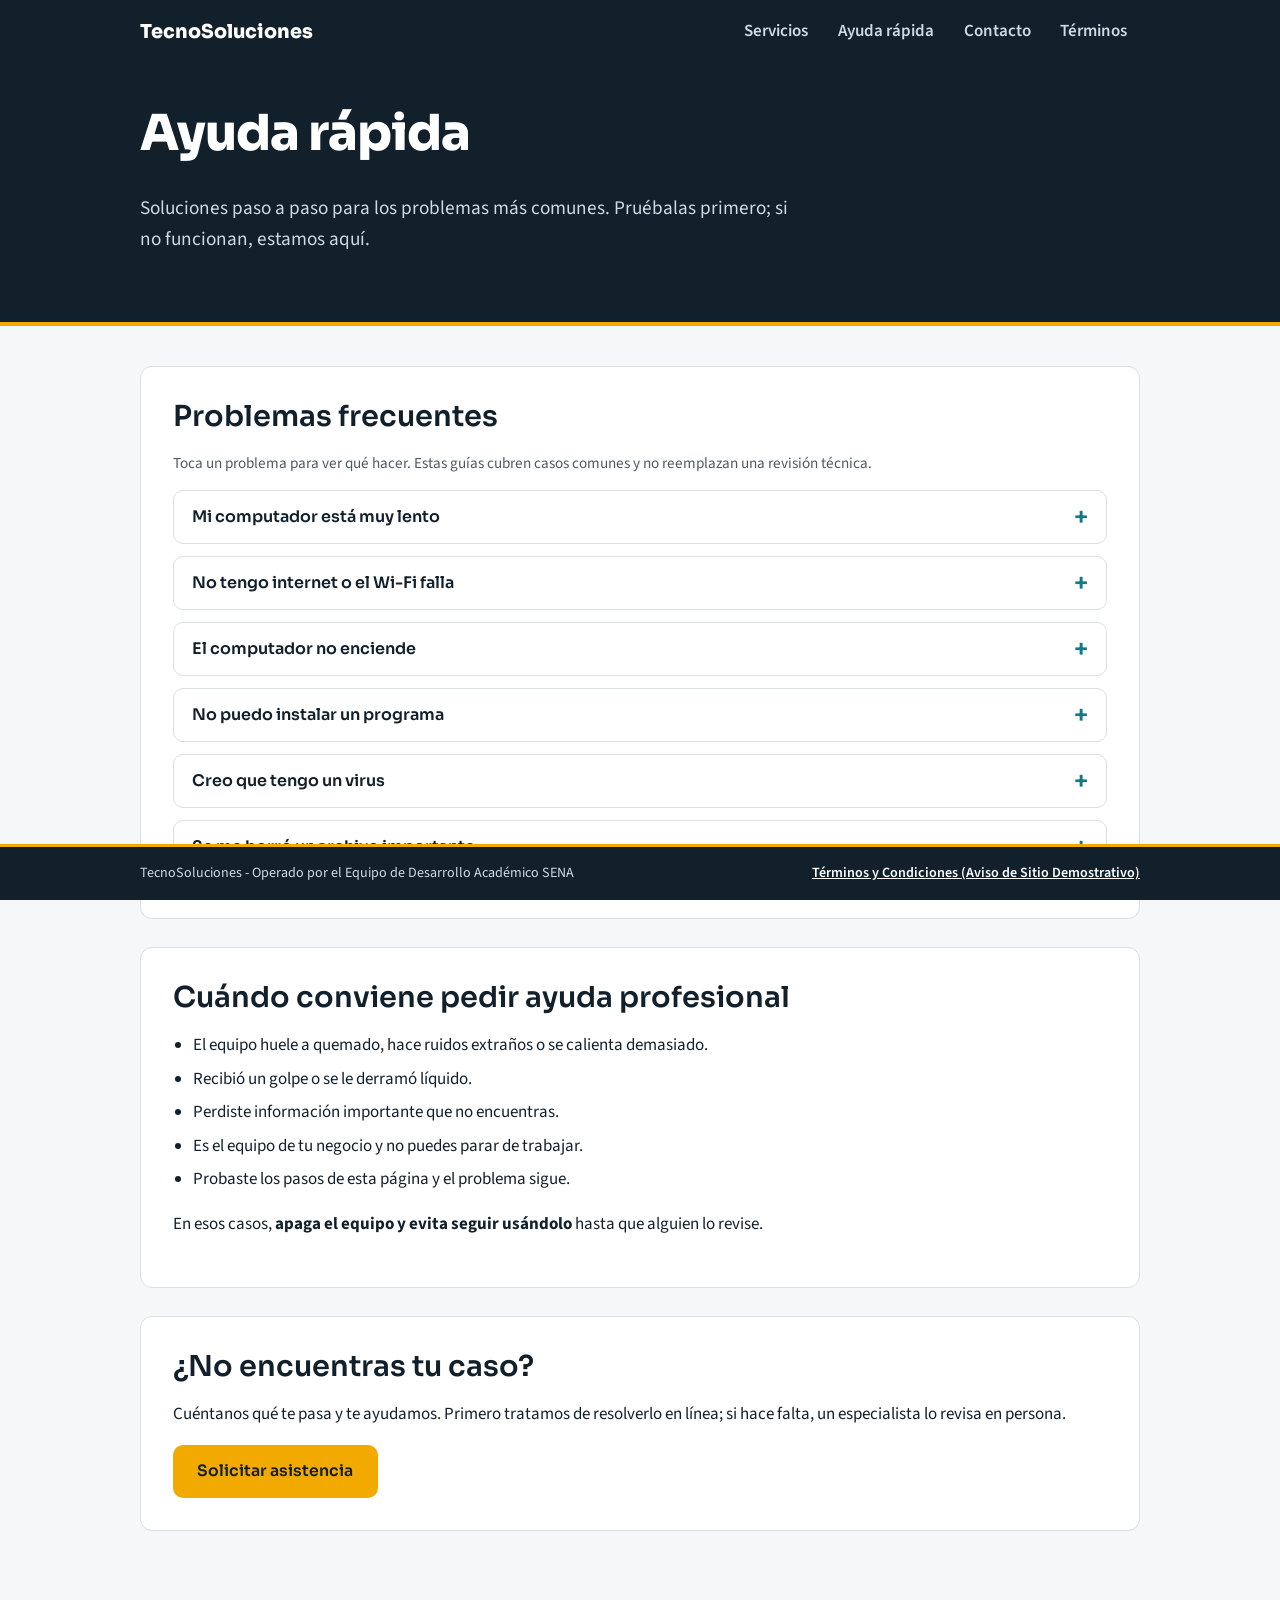
==== ayuda.html @ 777ace27 "commit" ====
<!DOCTYPE html>
<html lang="es">
<head>
    <meta charset="UTF-8">
    <meta name="viewport" content="width=device-width, initial-scale=1.0">
    <title>Ayuda Rápida - TecnoSoluciones</title>
    <link rel="preconnect" href="https://fonts.googleapis.com">
    <link rel="preconnect" href="https://fonts.gstatic.com" crossorigin>
    <link href="https://fonts.googleapis.com/css2?family=Sora:wght@600;800&family=Source+Sans+3:wght@400;600&display=swap" rel="stylesheet">
    <link rel="stylesheet" href="styles.css">
</head>
<body>

    <header>
        <div class="container header-inner">
            <a href="index.html" class="brand">TecnoSoluciones</a>
            <button class="nav-toggle" type="button" aria-label="Abrir menú" aria-expanded="false" aria-controls="menu">
                <span></span><span></span><span></span>
            </button>
            <nav id="menu">
                <a href="index.html#servicios">Servicios</a>
                <a href="ayuda.html">Ayuda rápida</a>
                <a href="index.html#contacto">Contacto</a>
                <a href="tyc.html">Términos</a>
            </nav>
        </div>
    </header>

    <section class="hero hero-small">
        <div class="container">
            <h1>Ayuda rápida</h1>
            <p>Soluciones paso a paso para los problemas más comunes. Pruébalas primero; si no funcionan, estamos aquí.</p>
        </div>
    </section>

    <main class="container">
        <section>
            <h2>Problemas frecuentes</h2>
            <p class="note">Toca un problema para ver qué hacer. Estas guías cubren casos comunes y no reemplazan una revisión técnica.</p>

            <details>
                <summary>Mi computador está muy lento</summary>
                <div class="answer">
                    <ol>
                        <li>Reinícialo, cerrando antes lo que tengas abierto.</li>
                        <li>Abre el Administrador de tareas (Ctrl + Shift + Esc) y mira qué programa consume más memoria o disco. Cierra los que no necesites.</li>
                        <li>Revisa el espacio libre del disco. Si está casi lleno, borra archivos que no uses o pásalos a una memoria externa.</li>
                        <li>Desinstala programas que ya no uses y instala las actualizaciones pendientes.</li>
                    </ol>
                    <p class="next">Si sigue lento, puede necesitar un <strong>mantenimiento preventivo</strong>.</p>
                </div>
            </details>

            <details>
                <summary>No tengo internet o el Wi-Fi falla</summary>
                <div class="answer">
                    <ol>
                        <li>Mira si otros dispositivos (celular, otro computador) se conectan. Si ninguno lo hace, el problema es del router o del proveedor.</li>
                        <li>Apaga el router, espera 30 segundos y vuelve a encenderlo.</li>
                        <li>Revisa que los cables estén bien conectados.</li>
                        <li>En tu equipo, desconéctate de la red Wi-Fi y vuelve a conectarte. También puedes activar y desactivar el modo avión.</li>
                        <li>Acércate al router para descartar que sea un problema de señal.</li>
                    </ol>
                    <p class="next">Si persiste, pide una <strong>configuración de redes</strong>.</p>
                </div>
            </details>

            <details>
                <summary>El computador no enciende</summary>
                <div class="answer">
                    <ol>
                        <li>Verifica que el cable de corriente esté bien conectado y que el tomacorriente funcione (prueba con otro aparato).</li>
                        <li>Si es un portátil, conecta el cargador y espera unos minutos antes de encenderlo.</li>
                        <li>Desconecta memorias USB y otros dispositivos externos e inténtalo de nuevo.</li>
                        <li>Si se prenden luces o suenan ventiladores pero no hay imagen, revisa el cable del monitor.</li>
                    </ol>
                    <p class="next">Si sigue sin encender, <strong>no lo abras</strong>: puede ser una falla física y conviene una visita de un especialista.</p>
                </div>
            </details>

            <details>
                <summary>No puedo instalar un programa</summary>
                <div class="answer">
                    <ol>
                        <li>Descarga el programa solo desde el sitio oficial del fabricante.</li>
                        <li>Comprueba que sea compatible con tu versión de Windows y que tengas espacio libre.</li>
                        <li>Reinicia el equipo y vuelve a ejecutar el instalador con clic derecho, "Ejecutar como administrador".</li>
                        <li>Instala las actualizaciones pendientes de Windows e inténtalo otra vez.</li>
                    </ol>
                    <p class="next">Si no se resuelve, pide el servicio de <strong>instalación de software</strong>.</p>
                </div>
            </details>

            <details>
                <summary>Creo que tengo un virus</summary>
                <div class="answer">
                    <p>Algunas señales: ventanas emergentes constantes, lentitud repentina, programas que no instalaste o un navegador que cambió su página de inicio.</p>
                    <ol>
                        <li>Ejecuta un análisis completo con Seguridad de Windows o con tu antivirus.</li>
                        <li>No escribas contraseñas ni datos bancarios en ese equipo mientras tanto.</li>
                        <li>Si ingresaste datos en algo sospechoso, cambia tus contraseñas desde otro dispositivo.</li>
                        <li>Desinstala los programas que no recuerdas haber instalado.</li>
                        <li>No llames a números ni pagues nada que aparezca en ventanas emergentes.</li>
                    </ol>
                    <p class="next">Si el problema continúa, solicita asistencia para una revisión.</p>
                </div>
            </details>

            <details>
                <summary>Se me borró un archivo importante</summary>
                <div class="answer">
                    <ol>
                        <li>Revisa la Papelera de reciclaje.</li>
                        <li>Busca el nombre del archivo en el buscador del Explorador de archivos.</li>
                        <li>Si usabas OneDrive, Google Drive u otro servicio en la nube, mira su papelera.</li>
                        <li>Evita guardar archivos nuevos en ese disco mientras intentas recuperarlo.</li>
                    </ol>
                    <p class="next">Para el futuro, una <strong>copia de seguridad</strong> evita este susto.</p>
                </div>
            </details>
        </section>

        <section>
            <h2>Cuándo conviene pedir ayuda profesional</h2>
            <ul>
                <li>El equipo huele a quemado, hace ruidos extraños o se calienta demasiado.</li>
                <li>Recibió un golpe o se le derramó líquido.</li>
                <li>Perdiste información importante que no encuentras.</li>
                <li>Es el equipo de tu negocio y no puedes parar de trabajar.</li>
                <li>Probaste los pasos de esta página y el problema sigue.</li>
            </ul>
            <p>En esos casos, <strong>apaga el equipo y evita seguir usándolo</strong> hasta que alguien lo revise.</p>
        </section>

        <section>
            <h2>¿No encuentras tu caso?</h2>
            <p>Cuéntanos qué te pasa y te ayudamos. Primero tratamos de resolverlo en línea; si hace falta, un especialista lo revisa en persona.</p>
            <a href="index.html#contacto" class="btn">Solicitar asistencia</a>
        </section>
    </main>

    <footer>
        <div class="container footer-inner">
            <span class="f-full">TecnoSoluciones - Operado por el Equipo de Desarrollo Académico SENA</span>
            <span class="f-short">TecnoSoluciones · Proyecto SENA</span>
            <a href="tyc.html">Términos y Condiciones<span class="f-full"> (Aviso de Sitio Demostrativo)</span></a>
        </div>
    </footer>

    <script src="script.js"></script>
</body>
</html>
---- styles.css ----
/* ---------- Variables ---------- */
:root {
    --ink: #12202b;
    --ink-soft: #4a5a66;
    --paper: #f5f7f8;
    --white: #ffffff;
    --teal: #0e7c86;
    --teal-dark: #0a5f67;
    --amber: #f2a900;
    --line: #d8e0e5;

    --font-head: "Sora", "Segoe UI", system-ui, sans-serif;
    --font-body: "Source Sans 3", "Segoe UI", system-ui, sans-serif;

    --header-h: 64px;
    --footer-h: 56px;
}

/* ---------- Base ---------- */
*, *::before, *::after { box-sizing: border-box; }

html {
    scroll-behavior: smooth;
    scroll-padding-top: calc(var(--header-h) + 16px);
}

body {
    margin: 0;
    font-family: var(--font-body);
    font-size: 1.0625rem;
    line-height: 1.6;
    color: var(--ink);
    background: var(--paper);
    /* Espacio para que el footer fijo no tape el final del contenido */
    padding-bottom: calc(var(--footer-h) + 32px);
}

h1, h2 { font-family: var(--font-head); line-height: 1.2; margin: 0 0 .6em; }
h1 { font-size: clamp(1.9rem, 6vw, 3.1rem); font-weight: 800; letter-spacing: -0.02em; }
h2 { font-size: clamp(1.3rem, 3.5vw, 1.8rem); font-weight: 600; }
p  { margin: 0 0 1em; }
a  { color: var(--teal-dark); }

:focus-visible { outline: 3px solid var(--amber); outline-offset: 2px; }

.container { width: min(1000px, 100% - 2.5rem); margin-inline: auto; }

/* ---------- Header ---------- */
header {
    position: sticky;
    top: 0;
    z-index: 30;
    height: var(--header-h);
    background: var(--ink);
}
.header-inner {
    height: 100%;
    display: flex;
    align-items: center;
    justify-content: space-between;
    gap: 1rem;
}
.brand {
    color: var(--white);
    text-decoration: none;
    font-family: var(--font-head);
    font-weight: 800;
    font-size: 1.2rem;
}
header nav { display: flex; gap: .25rem; }
header nav a {
    color: #cfdbe2;
    text-decoration: none;
    font-weight: 600;
    padding: .45rem .8rem;
    border-radius: 8px;
}
header nav a:hover { background: rgba(255,255,255,.1); color: var(--white); }

/* Botón de menú (solo se ve en celular) */
.nav-toggle {
    display: none;
    width: 44px;
    height: 44px;
    padding: 0;
    border: 0;
    border-radius: 10px;
    background: transparent;
    cursor: pointer;
    flex-direction: column;
    align-items: center;
    justify-content: center;
    gap: 5px;
}
.nav-toggle span {
    display: block;
    width: 22px;
    height: 2px;
    background: var(--white);
    border-radius: 2px;
}
.nav-toggle:hover { background: rgba(255,255,255,.1); }

/* ---------- Hero ---------- */
.hero {
    background: var(--ink);
    color: var(--white);
    padding: clamp(2.5rem, 7vw, 4.5rem) 0 clamp(3rem, 8vw, 5.5rem);
    border-bottom: 4px solid var(--amber);
}
.hero p { color: #cfdbe2; font-size: 1.2rem; max-width: 34em; }
.hero-small { padding: 2.5rem 0 3rem; }
.hero-actions { display: flex; flex-wrap: wrap; gap: .75rem; margin-top: 1.5rem; }

/* ---------- Botones ---------- */
.btn, button.btn, form button {
    display: inline-block;
    padding: .75rem 1.4rem;
    border-radius: 10px;
    border: 2px solid transparent;
    background: var(--amber);
    color: var(--ink);
    font-family: var(--font-head);
    font-weight: 600;
    font-size: .98rem;
    text-align: center;
    text-decoration: none;
    cursor: pointer;
    transition: background .15s, border-color .15s;
}
.btn:hover, form button:hover { background: #ffc233; }
.btn-ghost { background: transparent; color: var(--white); border-color: #4a6275; }
.btn-ghost:hover { background: transparent; border-color: var(--white); }

/* ---------- Secciones ---------- */
main { padding-top: 2.5rem; }

main section {
    background: var(--white);
    border: 1px solid var(--line);
    border-radius: 12px;
    padding: clamp(1.25rem, 4vw, 2rem);
    margin-bottom: 1.75rem;
}
.note { color: var(--ink-soft); font-size: .95rem; }

ul, ol { padding-left: 1.25rem; }
li { margin-bottom: .4rem; }

/* ---------- Tabla ---------- */
.table-wrap { overflow-x: auto; border: 1px solid var(--line); border-radius: 10px; }
table { width: 100%; border-collapse: collapse; }
th, td { padding: .9rem 1.1rem; text-align: left; }
thead th { background: var(--ink); color: var(--white); font-family: var(--font-head); font-size: .92rem; font-weight: 600; }
tbody tr + tr td { border-top: 1px solid var(--line); }
tbody tr:hover { background: #eef4f6; }
.num { text-align: right; white-space: nowrap; font-weight: 600; }

/* ---------- Ayuda rápida (acordeón) ---------- */
details {
    border: 1px solid var(--line);
    border-radius: 10px;
    margin-bottom: .75rem;
    background: var(--white);
}
details[open] { border-color: var(--teal); }
summary {
    list-style: none;
    cursor: pointer;
    display: flex;
    align-items: center;
    justify-content: space-between;
    gap: 1rem;
    min-height: 52px;
    padding: .6rem 1.1rem;
    font-family: var(--font-head);
    font-weight: 600;
    font-size: 1rem;
}
summary::-webkit-details-marker { display: none; }
summary::after {
    content: "+";
    flex-shrink: 0;
    font-size: 1.5rem;
    line-height: 1;
    color: var(--teal);
}
details[open] summary::after { content: "−"; }
summary:hover { background: #eef4f6; border-radius: 10px; }
.answer { padding: 0 1.1rem 1rem; }
.answer ol, .answer ul { margin-top: 0; }
.next {
    margin: .75rem 0 0;
    padding: .7rem .9rem;
    background: #fff6df;
    border-left: 4px solid var(--amber);
    border-radius: 6px;
    font-size: .98rem;
}

/* ---------- Formulario ---------- */
form { display: grid; gap: .35rem; max-width: 560px; }
label { font-weight: 600; margin-top: .7rem; }
input, select, textarea {
    width: 100%;
    font: inherit;
    padding: .7rem .8rem;
    border: 1.5px solid #b9c6ce;
    border-radius: 8px;
    background: var(--white);
    color: var(--ink);
}
input:focus, select:focus, textarea:focus {
    outline: none;
    border-color: var(--teal);
    box-shadow: 0 0 0 3px rgba(14,124,134,.25);
}
form button { justify-self: start; margin-top: 1rem; }
#form-estado { margin: .5rem 0 0; font-weight: 600; color: var(--teal-dark); min-height: 1.5em; }

/* ---------- Footer fijo ---------- */
footer {
    position: fixed;
    left: 0;
    right: 0;
    bottom: 0;
    z-index: 20;
    height: calc(var(--footer-h) + env(safe-area-inset-bottom, 0px));
    padding-bottom: env(safe-area-inset-bottom, 0px);
    background: var(--ink);
    color: #cfdbe2;
    font-size: .88rem;
    border-top: 3px solid var(--amber);
}
.footer-inner {
    height: 100%;
    display: flex;
    align-items: center;
    justify-content: space-between;
    gap: 1rem;
}
footer a { color: var(--white); font-weight: 600; }
.f-short { display: none; }

/* ---------- Celular ---------- */
@media (max-width: 700px) {
    :root { --footer-h: 60px; }

    body { font-size: 1rem; }
    .container { width: calc(100% - 2rem); }

    /* Menú desplegable */
    .nav-toggle { display: flex; }
    header nav {
        display: none;
        position: absolute;
        top: 100%;
        left: 0;
        right: 0;
        flex-direction: column;
        gap: 0;
        padding: .5rem 1rem 1rem;
        background: var(--ink);
        border-top: 1px solid #25394a;
        box-shadow: 0 12px 24px rgba(0,0,0,.25);
    }
    header nav.open { display: flex; }
    header nav a { padding: .9rem .6rem; font-size: 1.05rem; }

    /* Botones grandes y fáciles de tocar */
    .hero-actions { flex-direction: column; }
    .hero-actions .btn,
    main section .btn,
    form button { width: 100%; padding: .9rem 1.2rem; }

    main section { border-radius: 10px; }

    /* Tabla convertida en tarjetas */
    .table-wrap { border: 0; overflow: visible; }
    table, tbody, tr, td { display: block; }
    thead {
        position: absolute;
        width: 1px; height: 1px;
        overflow: hidden;
        clip: rect(0 0 0 0);
    }
    tbody tr {
        border: 1px solid var(--line);
        border-left: 5px solid var(--teal);
        border-radius: 10px;
        margin-bottom: .9rem;
        padding: .3rem 0;
        background: var(--white);
    }
    tbody tr + tr td { border-top: 0; }
    tbody tr:hover { background: var(--white); }
    td {
        display: grid;
        grid-template-columns: 6.5rem 1fr;
        gap: .75rem;
        padding: .5rem 1rem;
        text-align: left;
    }
    td::before {
        content: attr(data-label);
        font-weight: 600;
        color: var(--ink-soft);
    }
    .num { text-align: left; white-space: normal; }

    /* Footer compacto */
    .f-full { display: none; }
    .f-short { display: inline; }
    .footer-inner {
        flex-direction: column;
        justify-content: center;
        gap: .1rem;
        text-align: center;
        font-size: .82rem;
    }
}

@media (prefers-reduced-motion: reduce) {
    html { scroll-behavior: auto; }
}
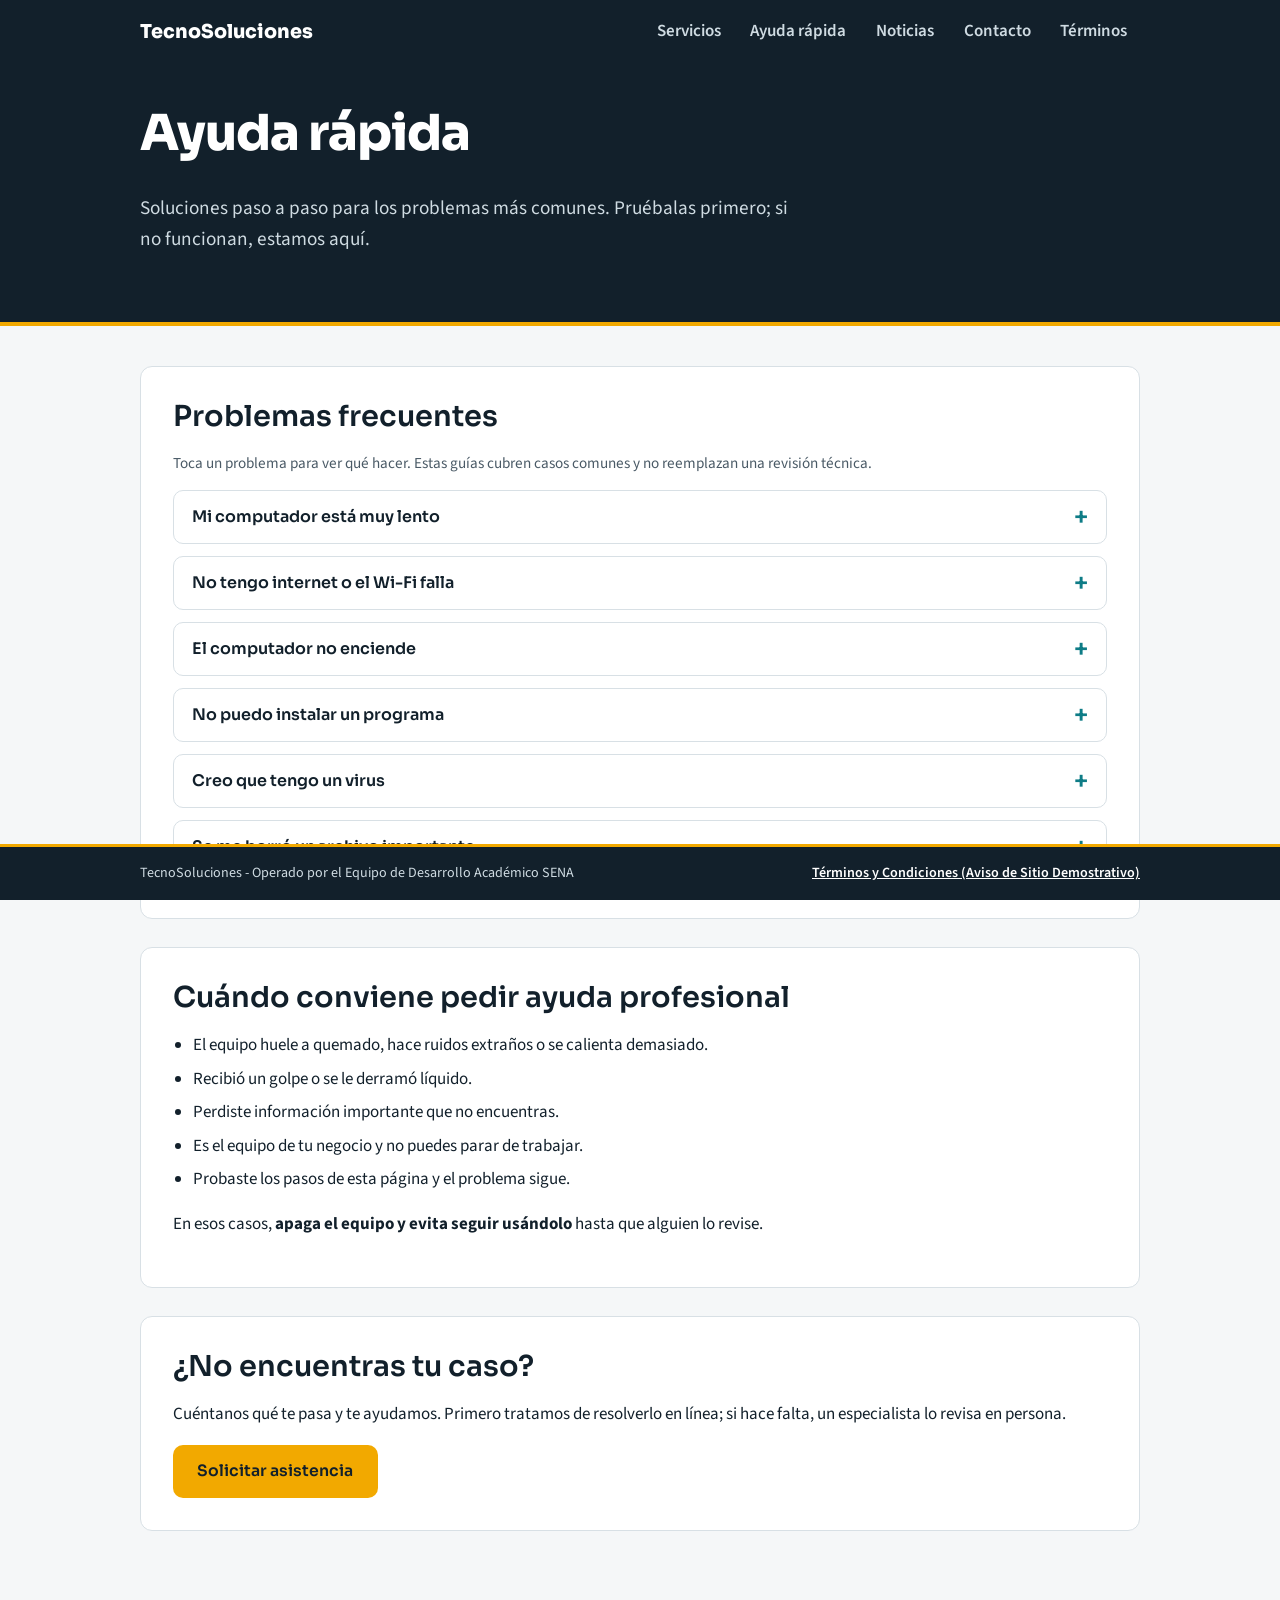
==== commit 16587a74: "Blog con Supabase, panel admin y formulario Signed-off-by: IuSrnme <andressantiagods47@gmail.com>" ====
--- a/ayuda.html
+++ b/ayuda.html
@@ -11,6 +11,7 @@
 </head>
 <body>
 
+
     <header>
         <div class="container header-inner">
             <a href="index.html" class="brand">TecnoSoluciones</a>
@@ -20,6 +21,7 @@
             <nav id="menu">
                 <a href="index.html#servicios">Servicios</a>
                 <a href="ayuda.html">Ayuda rápida</a>
+                <a href="blog.html">Noticias</a>
                 <a href="index.html#contacto">Contacto</a>
                 <a href="tyc.html">Términos</a>
             </nav>
--- a/styles.css
+++ b/styles.css
@@ -322,4 +322,95 @@
 
 @media (prefers-reduced-motion: reduce) {
     html { scroll-behavior: auto; }
-}+}
+
+/* ---------- Cómo funciona ---------- */
+.steps { display: grid; grid-template-columns: repeat(3, 1fr); gap: 1rem; margin-top: 1.25rem; }
+.step { border: 1px solid var(--line); border-radius: 10px; padding: 1.25rem; transition: border-color .2s; }
+.step:hover { border-color: var(--teal); }
+.step-n { display: inline-block; margin-bottom: .6rem; padding: .15rem .6rem; border-radius: 100vw; background: #e3f2f3; color: var(--teal-dark); font-size: .8rem; font-weight: 600; }
+.step h3 { font-family: var(--font-head); font-size: 1.05rem; font-weight: 600; margin: 0 0 .4em; }
+.step p { margin: 0; color: var(--ink-soft); }
+
+/* ---------- Selector con despliegue ---------- */
+.select { position: relative; }
+.select.is-enhanced select { position: absolute; width: 1px; height: 1px; opacity: 0; pointer-events: none; }
+.select-btn {
+    position: relative; width: 100%; text-align: left; font: inherit; color: var(--ink);
+    background: var(--white); padding: .7rem 2.6rem .7rem .8rem;
+    border: 1.5px solid #b9c6ce; border-radius: 8px; cursor: pointer;
+    transition: border-radius .2s ease, border-color .15s;
+}
+.select-btn::after {
+    content: ""; position: absolute; right: 1rem; top: 50%; width: .5rem; height: .5rem;
+    border-right: 2px solid var(--teal); border-bottom: 2px solid var(--teal);
+    transform: translateY(-75%) rotate(45deg); transition: transform .2s ease;
+}
+.select-btn:focus { outline: none; border-color: var(--teal); box-shadow: 0 0 0 3px rgba(14,124,134,.25); }
+.select.open .select-btn { border-radius: 8px 8px 0 0; border-color: var(--teal); }
+.select.open .select-btn::after { transform: translateY(-25%) rotate(-135deg); }
+.select-list {
+    position: absolute; left: 0; right: 0; top: 100%; z-index: 15; margin: 0; padding: 0; list-style: none;
+    background: var(--white); border: 1.5px solid var(--teal); border-top: 0; border-radius: 0 0 8px 8px;
+    overflow: hidden; visibility: hidden; clip-path: inset(0 0 100% 0);
+    transition: clip-path .22s ease, visibility 0s .22s;
+}
+.select.open .select-list { visibility: visible; clip-path: inset(0 0 0 0); transition: clip-path .22s ease; }
+.select-list li { margin: 0; padding: .7rem .8rem; cursor: pointer; border-top: 1px solid var(--line); }
+.select-list li:first-child { border-top: 0; }
+.select-list li.active, .select-list li:hover { background: #eef4f6; }
+.select-list li[aria-selected="true"] { color: var(--teal-dark); font-weight: 600; }
+
+@media (max-width: 700px) { .steps { grid-template-columns: 1fr; } }
+@media (prefers-reduced-motion: reduce) { .select-btn, .select-btn::after, .select-list { transition: none; } }
+/* ---------- Formulario: extras ---------- */
+.hp { position: absolute; left: -9999px; width: 1px; height: 1px; opacity: 0; }
+.consent { display: flex; align-items: flex-start; gap: .6rem; margin-top: 1rem; font-weight: 400; font-size: .95rem; }
+.consent input { width: auto; flex-shrink: 0; margin-top: .3rem; accent-color: var(--teal); }
+#form-estado.error { color: #b3261e; }
+form button:disabled { opacity: .6; cursor: progress; }
+
+/* ---------- Noticias / blog ---------- */
+.post-media {
+    margin: 0;
+    aspect-ratio: 16 / 9;
+    overflow: hidden;
+    background: linear-gradient(135deg, var(--ink), var(--teal-dark));
+}
+.post-media img { display: block; width: 100%; height: 100%; object-fit: cover; }
+
+.post-meta { display: flex; flex-wrap: wrap; align-items: center; gap: .6rem; margin-bottom: .6rem; font-size: .9rem; color: var(--ink-soft); }
+.post-tag { padding: .15rem .6rem; border-radius: 100vw; background: #e3f2f3; color: var(--teal-dark); font-size: .8rem; font-weight: 600; }
+.post h2, .post h3 { font-family: var(--font-head); font-weight: 600; line-height: 1.25; margin: 0 0 .5em; }
+.post h3 { font-size: 1.15rem; }
+.post-body > p:last-child { margin-bottom: 0; }
+
+.post-featured { display: grid; grid-template-columns: 1.1fr 1fr; gap: 1.75rem; align-items: center; }
+.post-featured .post-media { border-radius: 10px; }
+
+.posts-grid { display: grid; grid-template-columns: repeat(2, 1fr); gap: 1.25rem; align-items: start; }
+.post-card { border: 1px solid var(--line); border-radius: 10px; overflow: hidden; background: var(--white); }
+.post-card .post-body { padding: 1.25rem; }
+
+.post-more { border: 0; margin: .75rem 0 0; background: transparent; }
+.post-more summary { min-height: 0; padding: .3rem 0; justify-content: flex-start; gap: .5rem; color: var(--teal-dark); }
+.post-more summary:hover { background: transparent; text-decoration: underline; }
+.post-more .answer { padding: .5rem 0 0; }
+.post-more .answer p:last-child { margin-bottom: 0; }
+
+@media (max-width: 700px) {
+    .post-featured, .posts-grid { grid-template-columns: 1fr; }
+    .post-featured { gap: 1.1rem; }
+}
+/* ---------- Blog dinámico y panel admin ---------- */
+.hidden { display: none !important; }
+.article-body h2 { margin-top: 1.5em; }
+.article-body figure { margin: 1.25rem 0; }
+.article-body img { max-width: 100%; height: auto; border-radius: 10px; }
+.article > .post-media, #p-portada .post-media { border-radius: 10px; margin-bottom: 1.25rem; }
+.acts { display: flex; flex-wrap: wrap; gap: .5rem; align-items: center; }
+.admin-row { display: flex; flex-wrap: wrap; gap: .5rem; align-items: center; justify-content: space-between; padding: .8rem 0; border-top: 1px solid var(--line); }
+.btn-sm { padding: .4rem .9rem !important; font-size: .85rem !important; width: auto !important; margin-top: 0 !important; }
+.btn-danger { background: #b3261e !important; color: #fff !important; }
+.error { color: #b3261e; font-weight: 600; }
+code { background: #eef4f6; padding: .1rem .35rem; border-radius: 4px; }
